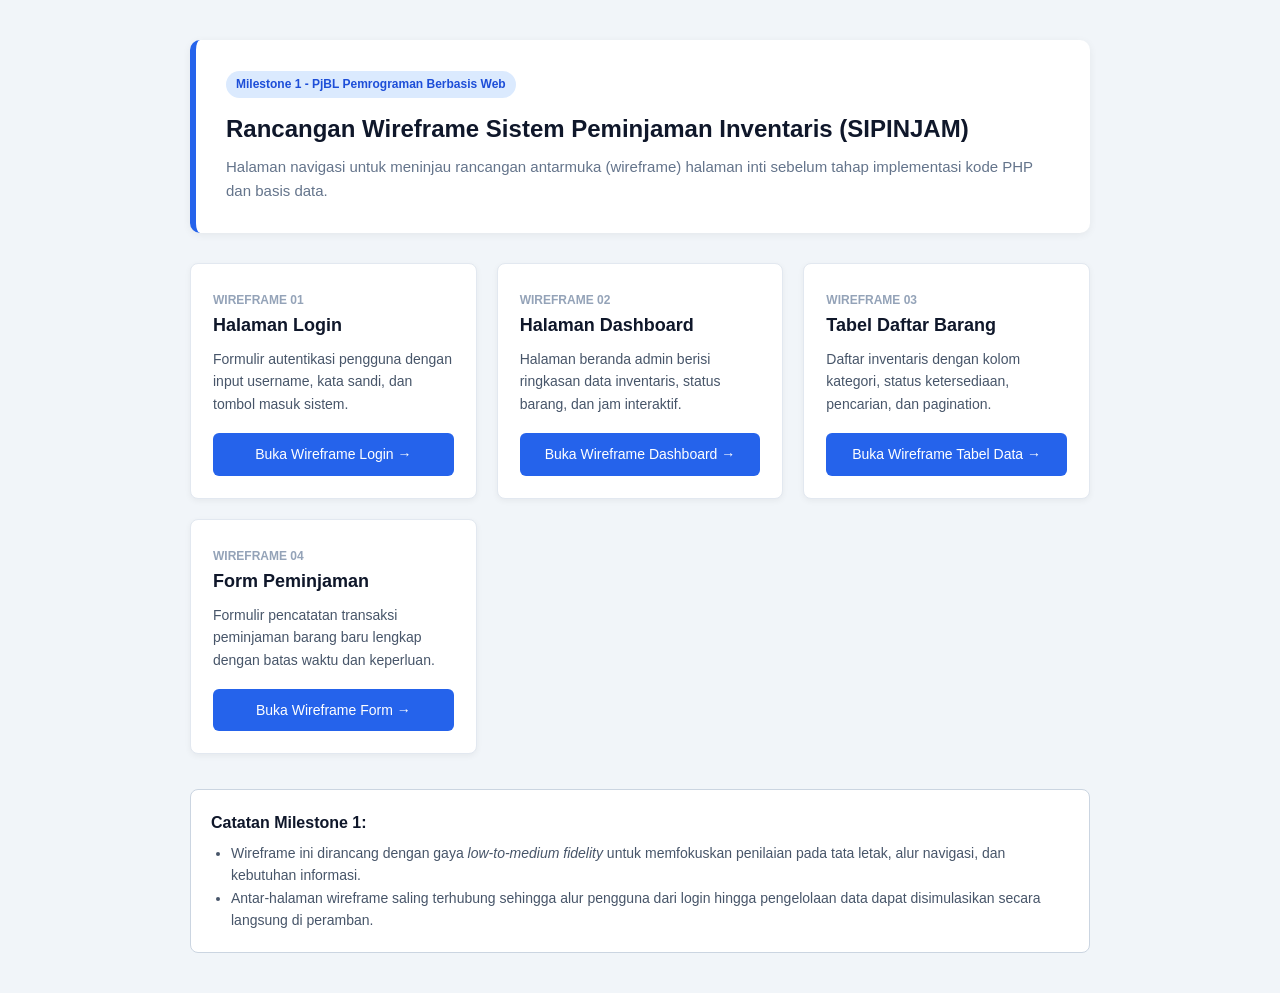
==== wireframe/index.html @ 38e0424c "ui: membuat rancangan wireframe antarmuka login, dashboard, daftar data, dan form" ====
<!DOCTYPE html>
<html lang="id">
<head>
    <meta charset="UTF-8">
    <meta name="viewport" content="width=device-width, initial-scale=1.0">
    <title>Indeks Wireframe - SIPINJAM (Milestone 1)</title>
    <style>
        * {
            margin: 0;
            padding: 0;
            box-sizing: border-box;
        }

        body {
            font-family: 'Segoe UI', Tahoma, Geneva, Verdana, sans-serif;
            background-color: #f1f5f9;
            color: #1e293b;
            padding: 40px 20px;
            line-height: 1.6;
        }

        .container {
            max-width: 900px;
            margin: 0 auto;
        }

        .header-box {
            background-color: #ffffff;
            border-radius: 10px;
            padding: 30px;
            border-left: 6px solid #2563eb;
            box-shadow: 0 2px 8px rgba(0,0,0,0.06);
            margin-bottom: 30px;
        }

        .header-box h1 {
            font-size: 24px;
            color: #0f172a;
            margin-bottom: 6px;
        }

        .header-box p {
            color: #64748b;
            font-size: 15px;
        }

        .badge-milestone {
            display: inline-block;
            background-color: #dbeafe;
            color: #1d4ed8;
            font-weight: 600;
            font-size: 12px;
            padding: 4px 10px;
            border-radius: 20px;
            margin-bottom: 12px;
        }

        .grid-cards {
            display: grid;
            grid-template-columns: repeat(auto-fit, minmax(260px, 1fr));
            gap: 20px;
            margin-bottom: 35px;
        }

        .card {
            background-color: #ffffff;
            border-radius: 8px;
            padding: 22px;
            box-shadow: 0 2px 6px rgba(0,0,0,0.05);
            display: flex;
            flex-direction: column;
            justify-content: space-between;
            border: 1px solid #e2e8f0;
            transition: transform 0.2s, box-shadow 0.2s;
        }

        .card:hover {
            transform: translateY(-3px);
            box-shadow: 0 6px 14px rgba(0,0,0,0.08);
        }

        .card-num {
            font-size: 12px;
            font-weight: 700;
            color: #94a3b8;
            text-transform: uppercase;
            margin-bottom: 8px;
        }

        .card h2 {
            font-size: 18px;
            color: #0f172a;
            margin-bottom: 8px;
        }

        .card p {
            font-size: 14px;
            color: #475569;
            margin-bottom: 18px;
        }

        .btn-preview {
            display: block;
            text-align: center;
            background-color: #2563eb;
            color: #ffffff;
            text-decoration: none;
            padding: 10px 16px;
            border-radius: 6px;
            font-weight: 500;
            font-size: 14px;
            transition: background-color 0.2s;
        }

        .btn-preview:hover {
            background-color: #1d4ed8;
        }

        .info-box {
            background-color: #ffffff;
            border-radius: 8px;
            padding: 20px;
            border: 1px solid #cbd5e1;
            font-size: 14px;
            color: #475569;
        }

        .info-box h3 {
            font-size: 16px;
            color: #0f172a;
            margin-bottom: 6px;
        }

        .info-box ul {
            margin-left: 20px;
            margin-top: 6px;
        }
    </style>
</head>
<body>

<div class="container">
    <div class="header-box">
        <span class="badge-milestone">Milestone 1 - PjBL Pemrograman Berbasis Web</span>
        <h1>Rancangan Wireframe Sistem Peminjaman Inventaris (SIPINJAM)</h1>
        <p>Halaman navigasi untuk meninjau rancangan antarmuka (wireframe) halaman inti sebelum tahap implementasi kode PHP dan basis data.</p>
    </div>

    <div class="grid-cards">
        <!-- 1. Login -->
        <div class="card">
            <div>
                <span class="card-num">Wireframe 01</span>
                <h2>Halaman Login</h2>
                <p>Formulir autentikasi pengguna dengan input username, kata sandi, dan tombol masuk sistem.</p>
            </div>
            <a href="login.html" class="btn-preview">Buka Wireframe Login &rarr;</a>
        </div>

        <!-- 2. Dashboard -->
        <div class="card">
            <div>
                <span class="card-num">Wireframe 02</span>
                <h2>Halaman Dashboard</h2>
                <p>Halaman beranda admin berisi ringkasan data inventaris, status barang, dan jam interaktif.</p>
            </div>
            <a href="dashboard.html" class="btn-preview">Buka Wireframe Dashboard &rarr;</a>
        </div>

        <!-- 3. Daftar Data -->
        <div class="card">
            <div>
                <span class="card-num">Wireframe 03</span>
                <h2>Tabel Daftar Barang</h2>
                <p>Daftar inventaris dengan kolom kategori, status ketersediaan, pencarian, dan pagination.</p>
            </div>
            <a href="daftar-barang.html" class="btn-preview">Buka Wireframe Tabel Data &rarr;</a>
        </div>

        <!-- 4. Form Input -->
        <div class="card">
            <div>
                <span class="card-num">Wireframe 04</span>
                <h2>Form Peminjaman</h2>
                <p>Formulir pencatatan transaksi peminjaman barang baru lengkap dengan batas waktu dan keperluan.</p>
            </div>
            <a href="form-peminjaman.html" class="btn-preview">Buka Wireframe Form &rarr;</a>
        </div>
    </div>

    <div class="info-box">
        <h3>Catatan Milestone 1:</h3>
        <ul>
            <li>Wireframe ini dirancang dengan gaya <em>low-to-medium fidelity</em> untuk memfokuskan penilaian pada tata letak, alur navigasi, dan kebutuhan informasi.</li>
            <li>Antar-halaman wireframe saling terhubung sehingga alur pengguna dari login hingga pengelolaan data dapat disimulasikan secara langsung di peramban.</li>
        </ul>
    </div>
</div>

</body>
</html>
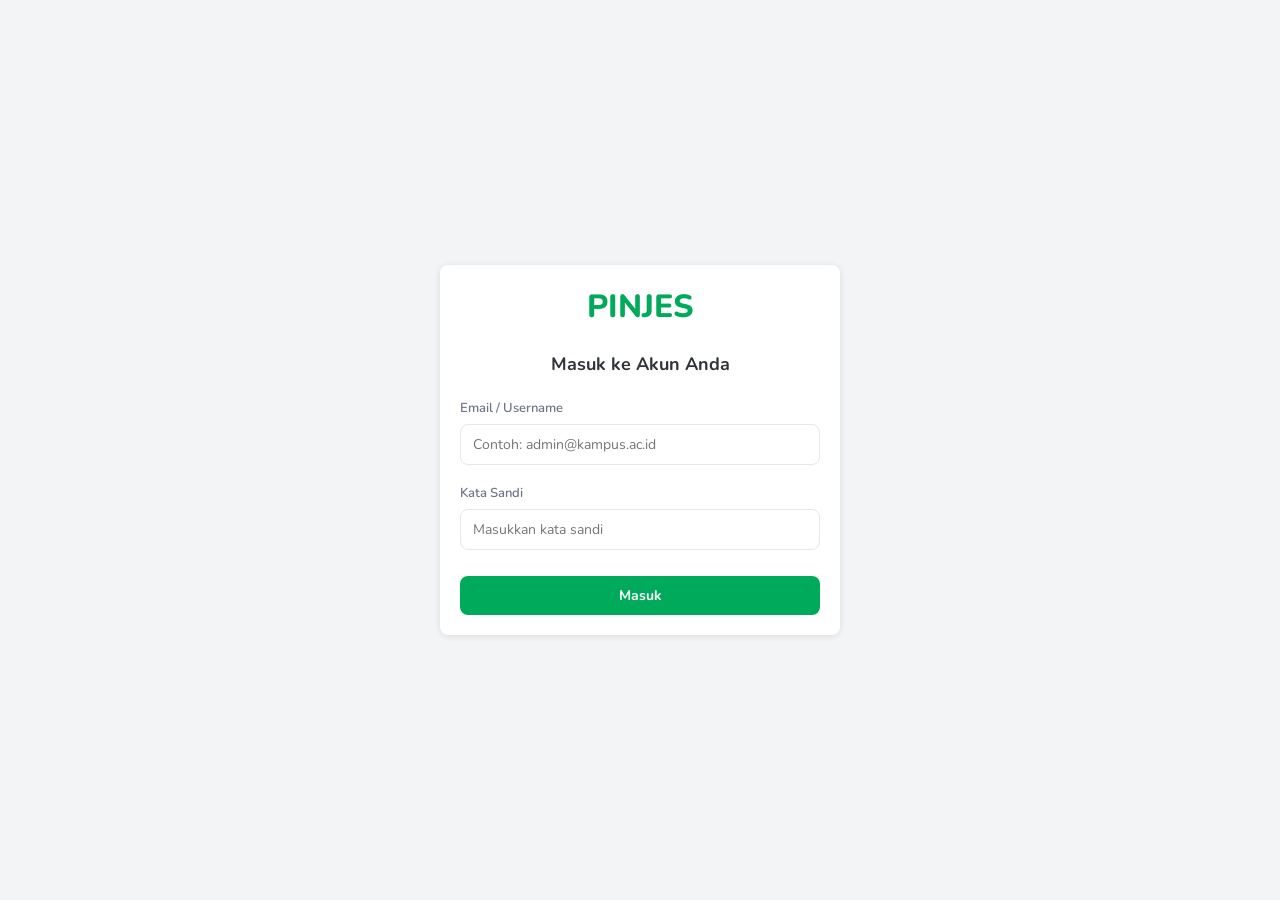
==== commit 58ce88ed: "ui: integrasi hasil wireframe antarmuka interaktif PINJES dari rekan kelompok" ====
--- a/wireframe/index.html
+++ b/wireframe/index.html
@@ -3,199 +3,289 @@
 <head>
     <meta charset="UTF-8">
     <meta name="viewport" content="width=device-width, initial-scale=1.0">
-    <title>Indeks Wireframe - SIPINJAM (Milestone 1)</title>
+    <title>Wireframe - PINJES</title>
+    <link href="https://fonts.googleapis.com/css2?family=Nunito:wght@400;600;700;800&display=swap" rel="stylesheet">
     <style>
-        * {
-            margin: 0;
-            padding: 0;
-            box-sizing: border-box;
-        }
-
-        body {
-            font-family: 'Segoe UI', Tahoma, Geneva, Verdana, sans-serif;
-            background-color: #f1f5f9;
-            color: #1e293b;
-            padding: 40px 20px;
-            line-height: 1.6;
-        }
-
-        .container {
-            max-width: 900px;
-            margin: 0 auto;
-        }
-
-        .header-box {
-            background-color: #ffffff;
-            border-radius: 10px;
-            padding: 30px;
-            border-left: 6px solid #2563eb;
-            box-shadow: 0 2px 8px rgba(0,0,0,0.06);
-            margin-bottom: 30px;
-        }
-
-        .header-box h1 {
-            font-size: 24px;
-            color: #0f172a;
-            margin-bottom: 6px;
-        }
-
-        .header-box p {
-            color: #64748b;
-            font-size: 15px;
-        }
-
-        .badge-milestone {
-            display: inline-block;
-            background-color: #dbeafe;
-            color: #1d4ed8;
-            font-weight: 600;
-            font-size: 12px;
-            padding: 4px 10px;
-            border-radius: 20px;
-            margin-bottom: 12px;
-        }
-
-        .grid-cards {
-            display: grid;
-            grid-template-columns: repeat(auto-fit, minmax(260px, 1fr));
-            gap: 20px;
-            margin-bottom: 35px;
-        }
-
-        .card {
-            background-color: #ffffff;
-            border-radius: 8px;
-            padding: 22px;
-            box-shadow: 0 2px 6px rgba(0,0,0,0.05);
-            display: flex;
-            flex-direction: column;
-            justify-content: space-between;
-            border: 1px solid #e2e8f0;
-            transition: transform 0.2s, box-shadow 0.2s;
-        }
-
-        .card:hover {
-            transform: translateY(-3px);
-            box-shadow: 0 6px 14px rgba(0,0,0,0.08);
-        }
-
-        .card-num {
-            font-size: 12px;
-            font-weight: 700;
-            color: #94a3b8;
-            text-transform: uppercase;
-            margin-bottom: 8px;
-        }
-
-        .card h2 {
-            font-size: 18px;
-            color: #0f172a;
-            margin-bottom: 8px;
-        }
-
-        .card p {
-            font-size: 14px;
-            color: #475569;
-            margin-bottom: 18px;
-        }
-
-        .btn-preview {
-            display: block;
-            text-align: center;
-            background-color: #2563eb;
-            color: #ffffff;
-            text-decoration: none;
-            padding: 10px 16px;
-            border-radius: 6px;
-            font-weight: 500;
-            font-size: 14px;
-            transition: background-color 0.2s;
-        }
-
-        .btn-preview:hover {
-            background-color: #1d4ed8;
-        }
-
-        .info-box {
-            background-color: #ffffff;
-            border-radius: 8px;
-            padding: 20px;
-            border: 1px solid #cbd5e1;
-            font-size: 14px;
-            color: #475569;
-        }
-
-        .info-box h3 {
-            font-size: 16px;
-            color: #0f172a;
-            margin-bottom: 6px;
-        }
-
-        .info-box ul {
-            margin-left: 20px;
-            margin-top: 6px;
-        }
+        :root {
+            --color-primary: #00AA5B;
+            --color-primary-hover: #008A4A;
+            --color-bg: #F3F4F5;
+            --color-surface: #FFFFFF;
+            --color-text-dark: #31353B;
+            --color-text-muted: #6D7588;
+            --color-border: #E5E7E9;
+            --shadow-card: 0 1px 6px 0 rgba(49,53,59,0.12);
+        }
+
+        * { margin: 0; padding: 0; box-sizing: border-box; font-family: 'Nunito', sans-serif; }
+        body { background-color: var(--color-bg); color: var(--color-text-dark); }
+        a { text-decoration: none; color: inherit; }
+        ul { list-style: none; }
+
+        /* Komponen Umum */
+        .btn { padding: 10px 16px; border-radius: 8px; border: none; font-weight: 700; cursor: pointer; font-size: 14px; transition: 0.2s;}
+        .btn-primary { background-color: var(--color-primary); color: white; }
+        .btn-primary:hover { background-color: var(--color-primary-hover); }
+        .btn-outline { background-color: white; border: 1px solid var(--color-border); color: var(--color-text-muted); }
+        .btn-outline:hover { background-color: var(--color-bg); }
+        
+        .card { background-color: var(--color-surface); border-radius: 8px; box-shadow: var(--shadow-card); padding: 20px; }
+        .form-control { width: 100%; padding: 10px 12px; border: 1px solid var(--color-border); border-radius: 8px; font-size: 14px; margin-top: 6px; outline: none; }
+        .form-control:focus { border-color: var(--color-primary); }
+        .form-group { margin-bottom: 16px; }
+        .form-label { font-weight: 600; font-size: 13px; color: var(--color-text-muted); }
+
+        /* Halaman Login */
+        #login-page { display: flex; height: 100vh; align-items: center; justify-content: center; }
+        .login-box { width: 100%; max-width: 400px; text-align: center; }
+        .login-logo { font-size: 32px; font-weight: 800; color: var(--color-primary); margin-bottom: 24px; }
+
+        /* Layout Utama (Dashboard dkk) */
+        #main-layout { display: none; height: 100vh; flex-direction: column; }
+        
+        /* Navbar */
+        .navbar { background-color: var(--color-surface); height: 60px; display: flex; align-items: center; justify-content: space-between; padding: 0 24px; box-shadow: var(--shadow-card); position: sticky; top: 0; z-index: 10; }
+        .nav-logo { font-size: 20px; font-weight: 800; color: var(--color-primary); cursor: pointer;}
+        .nav-right { display: flex; align-items: center; gap: 16px; font-size: 14px; font-weight: 600; }
+        
+        /* Sidebar & Konten */
+        .wrapper { display: flex; flex: 1; overflow: hidden; }
+        .sidebar { width: 250px; background-color: var(--color-surface); border-right: 1px solid var(--color-border); padding: 16px 0; }
+        .sidebar-menu li { padding: 12px 24px; cursor: pointer; font-weight: 600; color: var(--color-text-muted); transition: 0.2s; }
+        .sidebar-menu li:hover, .sidebar-menu li.active { color: var(--color-primary); background-color: #E6F6ED; border-left: 4px solid var(--color-primary); }
+        .content { flex: 1; padding: 24px; overflow-y: auto; }
+
+        /* Grid Dashboard */
+        .dashboard-grid { display: grid; grid-template-columns: repeat(4, 1fr); gap: 16px; margin-bottom: 24px; }
+        .stat-card { text-align: left; }
+        .stat-title { font-size: 14px; color: var(--color-text-muted); }
+        .stat-value { font-size: 24px; font-weight: 800; color: var(--color-text-dark); margin-top: 8px; }
+
+        /* Tabel Data */
+        .table-header { display: flex; justify-content: space-between; align-items: center; margin-bottom: 16px; }
+        .search-box { width: 250px; }
+        table { width: 100%; border-collapse: collapse; margin-bottom: 16px; }
+        th, td { text-align: left; padding: 12px 16px; border-bottom: 1px solid var(--color-border); font-size: 14px; }
+        th { background-color: var(--color-bg); font-weight: 700; color: var(--color-text-muted); }
+        .status-badge { padding: 4px 8px; border-radius: 4px; font-size: 12px; font-weight: 700; }
+        .status-available { background-color: #E6F6ED; color: var(--color-primary); }
+        .status-borrowed { background-color: #FFF0E5; color: #FA591D; }
+
+        /* Pagination */
+        .pagination { display: flex; justify-content: flex-end; gap: 8px; }
+        .page-item { padding: 6px 12px; border: 1px solid var(--color-border); border-radius: 4px; font-size: 12px; cursor: pointer; }
+        .page-item.active { background-color: var(--color-primary); color: white; border-color: var(--color-primary); }
+
+        /* Halaman (Views) */
+        .view-section { display: none; }
+        .view-section.active { display: block; }
     </style>
 </head>
 <body>
 
-<div class="container">
-    <div class="header-box">
-        <span class="badge-milestone">Milestone 1 - PjBL Pemrograman Berbasis Web</span>
-        <h1>Rancangan Wireframe Sistem Peminjaman Inventaris (SIPINJAM)</h1>
-        <p>Halaman navigasi untuk meninjau rancangan antarmuka (wireframe) halaman inti sebelum tahap implementasi kode PHP dan basis data.</p>
-    </div>
-
-    <div class="grid-cards">
-        <!-- 1. Login -->
-        <div class="card">
-            <div>
-                <span class="card-num">Wireframe 01</span>
-                <h2>Halaman Login</h2>
-                <p>Formulir autentikasi pengguna dengan input username, kata sandi, dan tombol masuk sistem.</p>
+    <!-- 1. HALAMAN LOGIN -->
+    <div id="login-page">
+        <div class="card login-box">
+            <div class="login-logo">PINJES</div>
+            <h2 style="font-size: 18px; margin-bottom: 20px;">Masuk ke Akun Anda</h2>
+            <div class="form-group" style="text-align: left;">
+                <label class="form-label">Email / Username</label>
+                <input type="text" class="form-control" placeholder="Contoh: admin@kampus.ac.id">
             </div>
-            <a href="login.html" class="btn-preview">Buka Wireframe Login &rarr;</a>
-        </div>
-
-        <!-- 2. Dashboard -->
-        <div class="card">
-            <div>
-                <span class="card-num">Wireframe 02</span>
-                <h2>Halaman Dashboard</h2>
-                <p>Halaman beranda admin berisi ringkasan data inventaris, status barang, dan jam interaktif.</p>
+            <div class="form-group" style="text-align: left;">
+                <label class="form-label">Kata Sandi</label>
+                <input type="password" class="form-control" placeholder="Masukkan kata sandi">
             </div>
-            <a href="dashboard.html" class="btn-preview">Buka Wireframe Dashboard &rarr;</a>
-        </div>
-
-        <!-- 3. Daftar Data -->
-        <div class="card">
-            <div>
-                <span class="card-num">Wireframe 03</span>
-                <h2>Tabel Daftar Barang</h2>
-                <p>Daftar inventaris dengan kolom kategori, status ketersediaan, pencarian, dan pagination.</p>
-            </div>
-            <a href="daftar-barang.html" class="btn-preview">Buka Wireframe Tabel Data &rarr;</a>
-        </div>
-
-        <!-- 4. Form Input -->
-        <div class="card">
-            <div>
-                <span class="card-num">Wireframe 04</span>
-                <h2>Form Peminjaman</h2>
-                <p>Formulir pencatatan transaksi peminjaman barang baru lengkap dengan batas waktu dan keperluan.</p>
-            </div>
-            <a href="form-peminjaman.html" class="btn-preview">Buka Wireframe Form &rarr;</a>
+            <button class="btn btn-primary" style="width: 100%; margin-top: 10px;" onclick="login()">Masuk</button>
         </div>
     </div>
 
-    <div class="info-box">
-        <h3>Catatan Milestone 1:</h3>
-        <ul>
-            <li>Wireframe ini dirancang dengan gaya <em>low-to-medium fidelity</em> untuk memfokuskan penilaian pada tata letak, alur navigasi, dan kebutuhan informasi.</li>
-            <li>Antar-halaman wireframe saling terhubung sehingga alur pengguna dari login hingga pengelolaan data dapat disimulasikan secara langsung di peramban.</li>
-        </ul>
+    <!-- LAYOUT UTAMA (Dashboard, Data, Form) -->
+    <div id="main-layout">
+        <nav class="navbar">
+            <div class="nav-logo" onclick="showView('dashboard')">PINJES</div>
+            <div class="nav-right">
+                <span id="realtime-clock" style="color: var(--color-text-muted);">00:00:00</span>
+                <div style="width: 32px; height: 32px; background: var(--color-primary); color: white; border-radius: 50%; display: flex; align-items: center; justify-content: center; font-weight: bold;">A</div>
+                <span>Admin Kampus</span>
+            </div>
+        </nav>
+
+        <div class="wrapper">
+            <aside class="sidebar">
+                <ul class="sidebar-menu">
+                    <li class="active" id="menu-dashboard" onclick="showView('dashboard')">Beranda</li>
+                    <li id="menu-kategori" onclick="showView('data')">Kategori Barang</li>
+                    <li id="menu-barang" onclick="showView('data')">Kelola Barang</li>
+                    <li id="menu-peminjaman" onclick="showView('data')">Transaksi Peminjaman</li>
+                    <li style="margin-top: 20px; color: #D71149;" onclick="logout()">Keluar</li>
+                </ul>
+            </aside>
+
+            <main class="content">
+                
+                <!-- 2. HALAMAN DASHBOARD -->
+                <div id="view-dashboard" class="view-section active">
+                    <h2 style="margin-bottom: 20px;">Ringkasan Inventaris</h2>
+                    <div class="dashboard-grid">
+                        <div class="card stat-card">
+                            <div class="stat-title">Total Barang</div>
+                            <div class="stat-value">124</div>
+                        </div>
+                        <div class="card stat-card">
+                            <div class="stat-title">Barang Tersedia</div>
+                            <div class="stat-value" style="color: var(--color-primary);">102</div>
+                        </div>
+                        <div class="card stat-card">
+                            <div class="stat-title">Sedang Dipinjam</div>
+                            <div class="stat-value" style="color: #FA591D;">22</div>
+                        </div>
+                        <div class="card stat-card">
+                            <div class="stat-title">Total Transaksi</div>
+                            <div class="stat-value">845</div>
+                        </div>
+                    </div>
+                    <div class="card">
+                        <h3 style="font-size: 16px; margin-bottom: 16px;">Aktivitas Peminjaman Terbaru</h3>
+                        <p style="color: var(--color-text-muted); font-size: 14px;">(Grafik atau tabel singkat akan tampil di sini)</p>
+                    </div>
+                </div>
+
+                <!-- 3. HALAMAN DAFTAR DATA (TABEL) -->
+                <div id="view-data" class="view-section">
+                    <div class="card">
+                        <div class="table-header">
+                            <h2 style="font-size: 18px;">Daftar Barang Inventaris</h2>
+                            <div style="display: flex; gap: 10px;">
+                                <input type="text" class="form-control search-box" placeholder="Cari nama barang...">
+                                <button class="btn btn-primary" onclick="showView('form')">+ Tambah Barang</button>
+                            </div>
+                        </div>
+                        <table>
+                            <thead>
+                                <tr>
+                                    <th>No</th>
+                                    <th>Nama Barang</th>
+                                    <th>Kategori</th>
+                                    <th>Status</th>
+                                    <th>Aksi</th>
+                                </tr>
+                            </thead>
+                            <tbody>
+                                <tr>
+                                    <td>1</td>
+                                    <td>Proyektor Epson EB-X05</td>
+                                    <td>Elektronik</td>
+                                    <td><span class="status-badge status-available">Tersedia</span></td>
+                                    <td>
+                                        <button class="btn btn-outline" style="padding: 4px 8px;">Edit</button>
+                                        <button class="btn btn-outline" style="padding: 4px 8px; color: #D71149;">Hapus</button>
+                                    </td>
+                                </tr>
+                                <tr>
+                                    <td>2</td>
+                                    <td>Kamera DSLR Canon 90D</td>
+                                    <td>Multimedia</td>
+                                    <td><span class="status-badge status-borrowed">Dipinjam</span></td>
+                                    <td>
+                                        <button class="btn btn-outline" style="padding: 4px 8px;">Edit</button>
+                                        <button class="btn btn-outline" style="padding: 4px 8px; color: #D71149;">Hapus</button>
+                                    </td>
+                                </tr>
+                                <tr>
+                                    <td>3</td>
+                                    <td>Mikrofon Wireless Shure</td>
+                                    <td>Audio</td>
+                                    <td><span class="status-badge status-available">Tersedia</span></td>
+                                    <td>
+                                        <button class="btn btn-outline" style="padding: 4px 8px;">Edit</button>
+                                        <button class="btn btn-outline" style="padding: 4px 8px; color: #D71149;">Hapus</button>
+                                    </td>
+                                </tr>
+                            </tbody>
+                        </table>
+                        <div class="pagination">
+                            <div class="page-item">Sebelumnya</div>
+                            <div class="page-item active">1</div>
+                            <div class="page-item">2</div>
+                            <div class="page-item">Selanjutnya</div>
+                        </div>
+                    </div>
+                </div>
+
+                <!-- 4. HALAMAN FORM (TAMBAH DATA) -->
+                <div id="view-form" class="view-section">
+                    <div class="card" style="max-width: 600px;">
+                        <h2 style="font-size: 18px; margin-bottom: 20px; padding-bottom: 10px; border-bottom: 1px solid var(--color-border);">Tambah Data Barang Baru</h2>
+                        
+                        <div class="form-group">
+                            <label class="form-label">Nama Barang</label>
+                            <input type="text" class="form-control" placeholder="Masukkan nama barang lengkap">
+                        </div>
+                        
+                        <div class="form-group">
+                            <label class="form-label">Kategori</label>
+                            <select class="form-control">
+                                <option>Pilih Kategori</option>
+                                <option>Elektronik</option>
+                                <option>Multimedia</option>
+                                <option>Alat Laboratorium</option>
+                            </select>
+                        </div>
+
+                        <div class="form-group">
+                            <label class="form-label">Deskripsi / Kondisi Barang</label>
+                            <textarea class="form-control" rows="3" placeholder="Tuliskan spesifikasi atau kondisi fisik barang..."></textarea>
+                        </div>
+
+                        <div style="display: flex; gap: 10px; margin-top: 24px; justify-content: flex-end;">
+                            <button class="btn btn-outline" onclick="showView('data')">Batal</button>
+                            <button class="btn btn-primary" onclick="showView('data')">Simpan Barang</button>
+                        </div>
+                    </div>
+                </div>
+
+            </main>
+        </div>
     </div>
-</div>
-
+
+    <!-- Script Sederhana untuk Navigasi Wireframe & Waktu -->
+    <script>
+        // Simulasi Login
+        function login() {
+            document.getElementById('login-page').style.display = 'none';
+            document.getElementById('main-layout').style.display = 'flex';
+            showView('dashboard');
+        }
+
+        // Simulasi Logout
+        function logout() {
+            document.getElementById('main-layout').style.display = 'none';
+            document.getElementById('login-page').style.display = 'flex';
+        }
+
+        // Navigasi Halaman Wireframe
+        function showView(viewId) {
+            // Sembunyikan semua konten
+            const views = document.querySelectorAll('.view-section');
+            views.forEach(v => v.classList.remove('active'));
+            
+            // Tampilkan konten yang dipilih
+            document.getElementById('view-' + viewId).classList.add('active');
+
+            // Update status menu sidebar
+            const menus = document.querySelectorAll('.sidebar-menu li');
+            menus.forEach(m => m.classList.remove('active'));
+            
+            if(viewId === 'dashboard') document.getElementById('menu-dashboard').classList.add('active');
+            if(viewId === 'data' || viewId === 'form') document.getElementById('menu-barang').classList.add('active');
+        }
+
+        // Fitur Waktu Realtime (Sesuai rubrik: JavaScript untuk tanggal/waktu)
+        setInterval(() => {
+            const now = new Date();
+            document.getElementById('realtime-clock').innerText = now.toLocaleTimeString('id-ID');
+        }, 1000);
+    </script>
 </body>
 </html>
